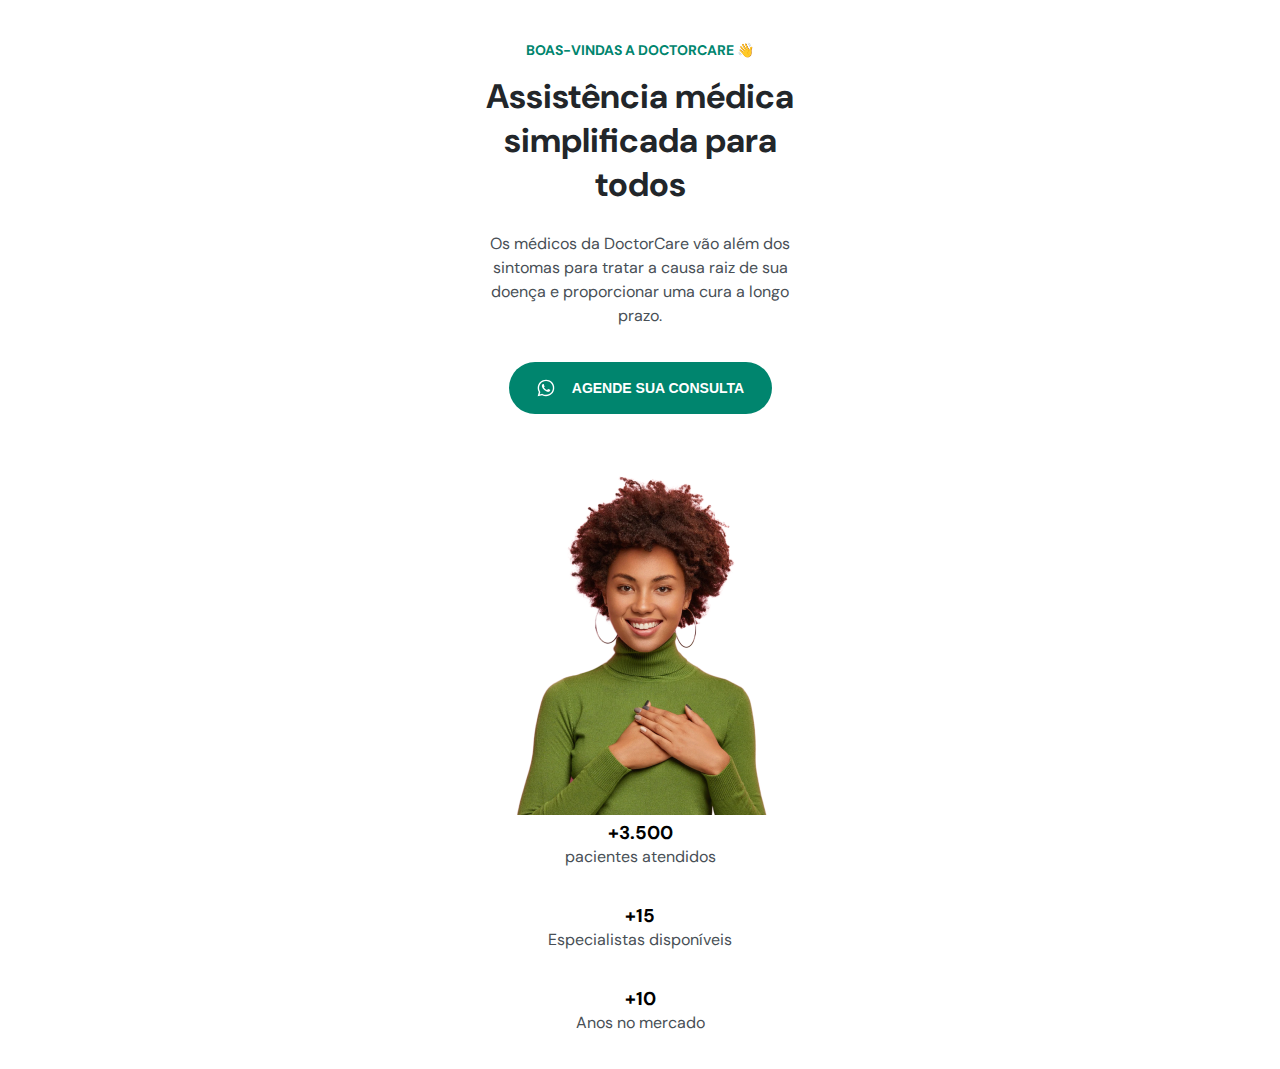
==== index.html @ 4725138c "conclusão da aula 01" ====
<!DOCTYPE html>
<html lang="pt-br">
<head>
  <meta charset="UTF-8">
  <meta http-equiv="X-UA-Compatible" content="IE=edge">
  <meta name="viewport" content="width=device-width, initial-scale=1.0">
  <title>DoctorCare</title>
  <link rel="stylesheet" href="style.css">
  <link rel="preconnect" href="https://fonts.googleapis.com">
<link rel="preconnect" href="https://fonts.gstatic.com" crossorigin>
<link href="https://fonts.googleapis.com/css2?family=DM+Sans:wght@400;700&display=swap" rel="stylesheet">
</head>
<body>

  <header>
    <h4>BOAS-VINDAS A DOCTORCARE 👋</h4>
    <h1>Assistência médica simplificada para todos</h1>
    <p>Os médicos da DoctorCare vão além dos sintomas para tratar a causa raiz de sua doença e proporcionar uma cura a longo prazo.</p>
    <button>
      <svg width="20" height="20" viewBox="0 0 20 20" fill="none" xmlns="http://www.w3.org/2000/svg">
        <path d="M13.8337 11.6667C13.667 11.5833 12.5837 11.0833 12.417 11C12.2503 10.9167 12.0837 10.9167 11.917 11.0833C11.7503 11.25 11.417 11.75 11.2503 11.9167C11.167 12.0833 11.0003 12.0833 10.8337 12C10.2503 11.75 9.66699 11.4167 9.16699 11C8.75033 10.5833 8.33366 10.0833 8.00033 9.58334C7.91699 9.41668 8.00033 9.25001 8.08366 9.16668C8.16699 9.08334 8.25033 8.91668 8.41699 8.83334C8.50033 8.75001 8.58366 8.58334 8.58366 8.50001C8.66699 8.41668 8.66699 8.25001 8.58366 8.16668C8.50033 8.08334 8.08366 7.08334 7.91699 6.66668C7.83366 6.08334 7.66699 6.08334 7.50033 6.08334C7.41699 6.08334 7.25033 6.08334 7.08366 6.08334C6.91699 6.08334 6.66699 6.25001 6.58366 6.33334C6.08366 6.83334 5.83366 7.41668 5.83366 8.08334C5.91699 8.83334 6.16699 9.58334 6.66699 10.25C7.58366 11.5833 8.75033 12.6667 10.167 13.3333C10.5837 13.5 10.917 13.6667 11.3337 13.75C11.7503 13.9167 12.167 13.9167 12.667 13.8333C13.2503 13.75 13.7503 13.3333 14.0837 12.8333C14.2503 12.5 14.2503 12.1667 14.167 11.8333C14.167 11.8333 14.0003 11.75 13.8337 11.6667ZM15.917 4.08334C12.667 0.833344 7.41699 0.833344 4.16699 4.08334C1.50033 6.75001 1.00033 10.8333 2.83366 14.0833L1.66699 18.3333L6.08366 17.1667C7.33366 17.8333 8.66699 18.1667 10.0003 18.1667C14.5837 18.1667 18.2503 14.5 18.2503 9.91668C18.3337 7.75001 17.417 5.66668 15.917 4.08334ZM13.667 15.75C12.5837 16.4167 11.3337 16.8333 10.0003 16.8333C8.75033 16.8333 7.58366 16.5 6.50033 15.9167L6.25033 15.75L3.66699 16.4167L4.33366 13.9167L4.16699 13.6667C2.16699 10.3333 3.16699 6.16668 6.41699 4.08334C9.66699 2.00001 13.8337 3.08334 15.8337 6.25001C17.8337 9.50001 16.917 13.75 13.667 15.75Z" fill="white"/>
        </svg>
        
      
      
    
      Agende sua consulta</button>
      <img src="/assests/image.png" alt="mulher negra de moletom sorrindo">
      <h3>+3.500</h3>
      <p>pacientes atendidos</p>
      <h3>+15</h3>
      <p>Especialistas disponíveis</p>
      <h3>+10</h3>  
      <p>Anos no mercado</p>
  </header>
</body>
</html>
---- style.css ----
@charset "UTF-8";
*{
  margin:0;
  box-sizing: border-box;
}
:root{
  font-size: 62.5%;/* 1rem = 10px*/
  --primary-color:hsl(170, 100%, 26%);
  --hedline:hsl(210, 11%, 15%);
  --paragraph:hsla(210, 9%, 31%, 1);
}
body{
  font-family: 'DM Sans';
  font-size: 1.6rem;
  text-align: center;
}
header{
  width: 37.5rem;
  margin-left: auto;
  margin-right: auto;
  padding-left: 2rem;
  padding-right:2rem;
  margin-top: 4.1rem;
}
h4{
  font-size: 1.4rem;
  color:var(--primary-color);
  margin-bottom: 1.6rem;
}
h1{
  font-size:3.4rem;
  color:var(--hedline);
  line-height: 130%;
  margin-bottom:2.4rem;
}
p{
  font-size:1.8;
  line-height: 150%;
  color:var(--paragraph);
  margin-bottom:3.4rem;
}
button{
  background-color:var(--primary-color);
  border:none;
  border-radius: 4rem;
  margin-bottom: 6rem;
  height:5.2rem;
  width:26.3rem;
  color:white;
  text-transform: uppercase;
  font-size:1.4rem;
  font-weight: 700;
  display:flex;
  align-items: center;
  justify-content: center;
  gap:1.6rem;
  margin-left: auto;
  margin-right: auto;
}
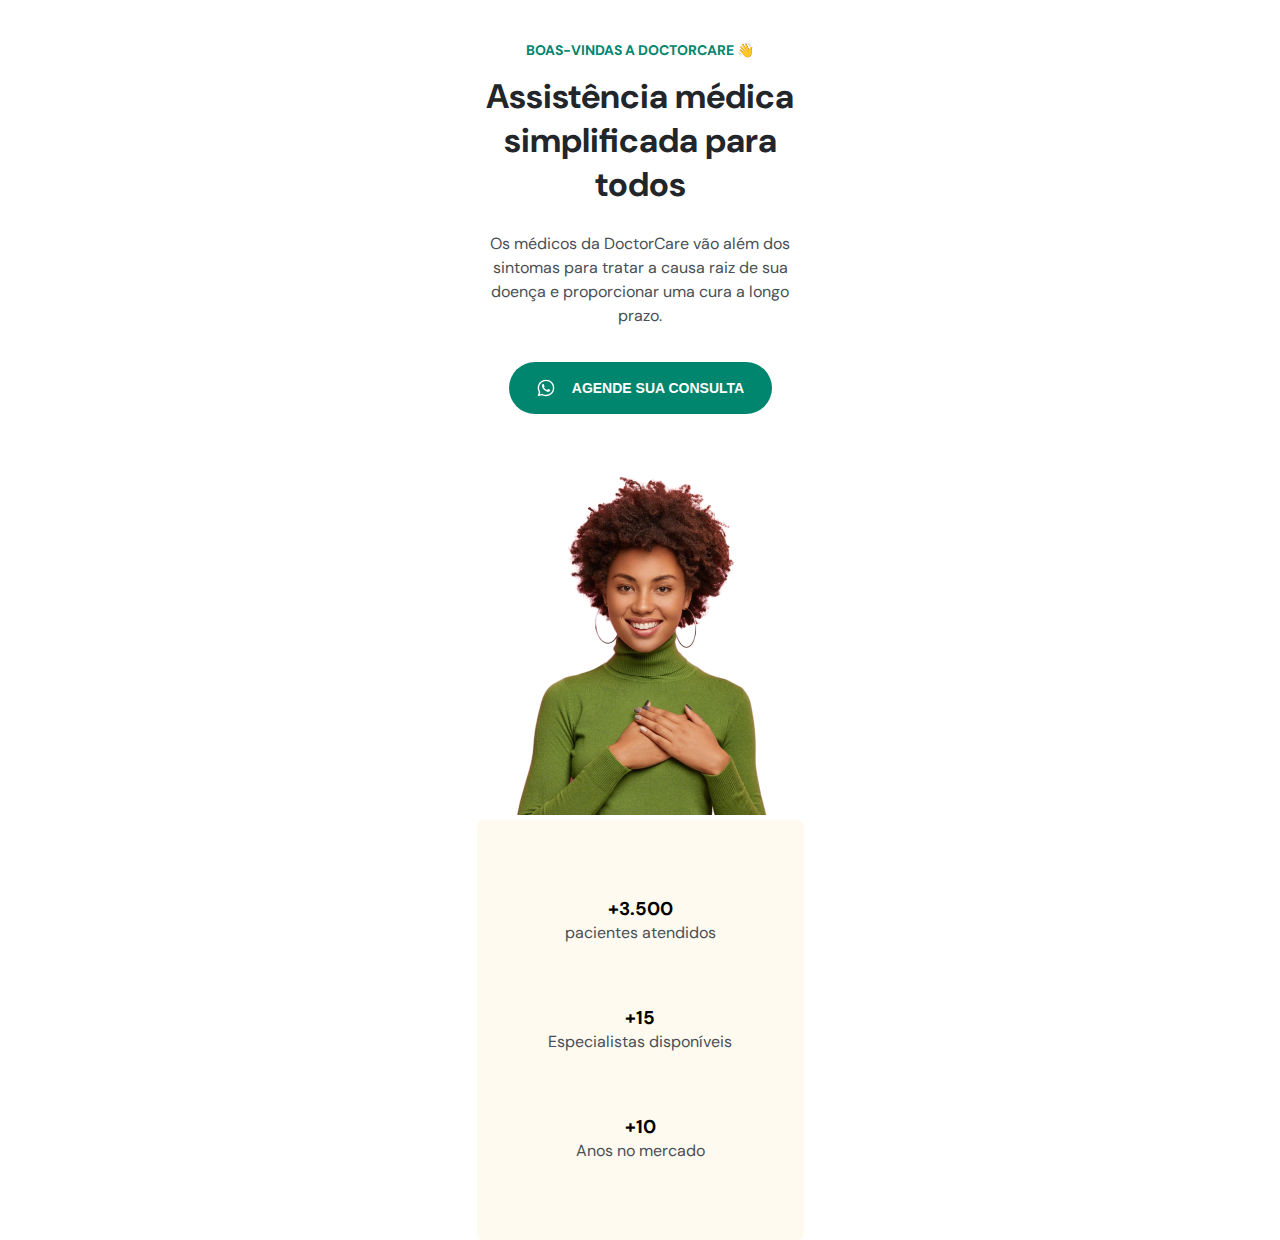
==== commit eaf528e2: "inicio da aula 02" ====
--- a/index.html
+++ b/index.html
@@ -26,12 +26,23 @@
     
       Agende sua consulta</button>
       <img src="/assests/image.png" alt="mulher negra de moletom sorrindo">
-      <h3>+3.500</h3>
-      <p>pacientes atendidos</p>
-      <h3>+15</h3>
-      <p>Especialistas disponíveis</p>
-      <h3>+10</h3>  
-      <p>Anos no mercado</p>
+      <div class="stats">
+        <div class="stat">
+          <h3>+3.500</h3>
+          <p>pacientes atendidos</p>
+        </div>
+
+        <div class="stat">
+          <h3>+15</h3>
+          <p>Especialistas disponíveis</p>
+        </div>
+
+        <div class="stat">
+          <h3>+10</h3>
+          <p>Anos no mercado</p>
+        </div>
+        
+      </div>
   </header>
 </body>
 </html>--- a/style.css
+++ b/style.css
@@ -56,4 +56,19 @@
   gap:1.6rem;
   margin-left: auto;
   margin-right: auto;
+}
+.stats{
+  width:32.7rem;
+  height:42.0rem;
+  background-color:hsl(39, 100%, 97%);
+  border-radius: 0.6rem;
+  margin-inline: auto;
+  display:flex;
+  flex-direction: column;
+  justify-content: center;
+  
+ gap:6rem;
+}
+.stat p{
+  margin:0;
 }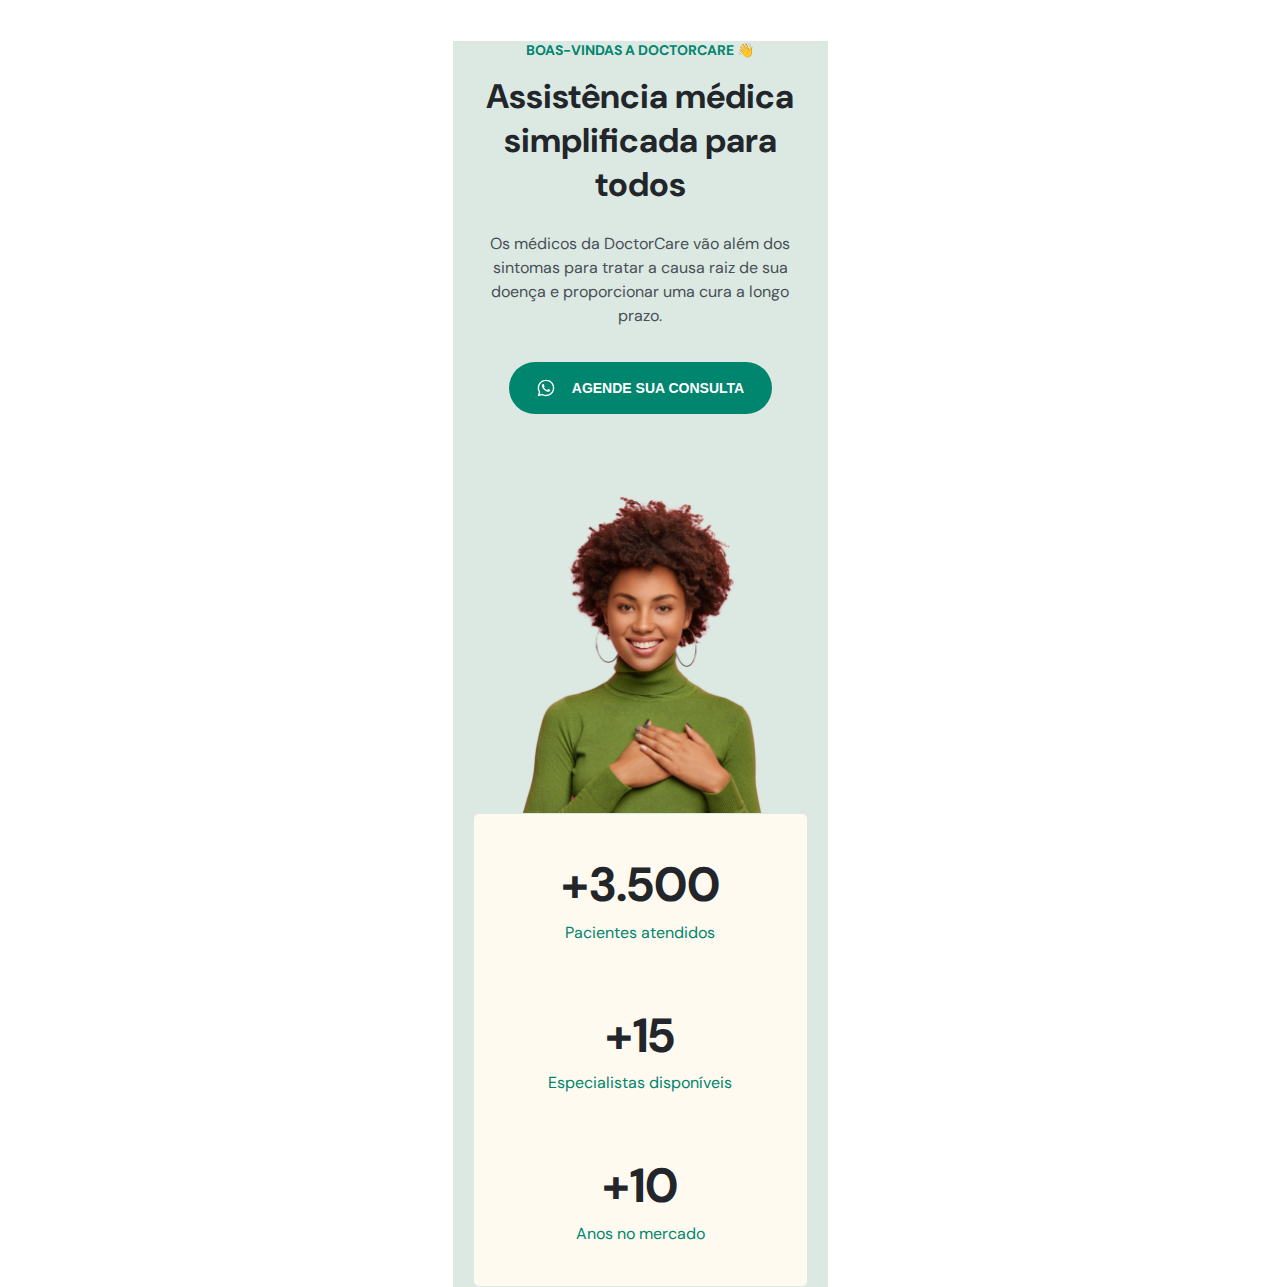
==== commit cf32974c: "ATT" ====
--- a/index.html
+++ b/index.html
@@ -29,7 +29,7 @@
       <div class="stats">
         <div class="stat">
           <h3>+3.500</h3>
-          <p>pacientes atendidos</p>
+          <p>Pacientes atendidos</p>
         </div>
 
         <div class="stat">
--- a/style.css
+++ b/style.css
@@ -8,11 +8,13 @@
   --primary-color:hsl(170, 100%, 26%);
   --hedline:hsl(210, 11%, 15%);
   --paragraph:hsla(210, 9%, 31%, 1);
+  --body-color:hsla(148, 23%, 89%);
 }
 body{
   font-family: 'DM Sans';
   font-size: 1.6rem;
   text-align: center;
+  
 }
 header{
   width: 37.5rem;
@@ -21,6 +23,7 @@
   padding-left: 2rem;
   padding-right:2rem;
   margin-top: 4.1rem;
+  background:var(--body-color)
 }
 h4{
   font-size: 1.4rem;
@@ -58,8 +61,8 @@
   margin-right: auto;
 }
 .stats{
-  width:32.7rem;
-  height:42.0rem;
+  padding-block: 4rem;
+  
   background-color:hsl(39, 100%, 97%);
   border-radius: 0.6rem;
   margin-inline: auto;
@@ -68,7 +71,23 @@
   justify-content: center;
   
  gap:6rem;
+ border:0.1rem solid #DCE9E2;
+border-radius: 0.6rem;
 }
 .stat p{
   margin:0;
+  color:var(--primary-color);
+  
+}
+.stats h3{
+  font-size:4.8rem;
+  color:var(--hedline);
+  line-height: 130%;
+  margin-bottom: 0.4rem;
+}
+header img{
+  display: block;
+  margin-inline: auto;
+  object-position: 0 2rem;
+  width:26.1rem
 }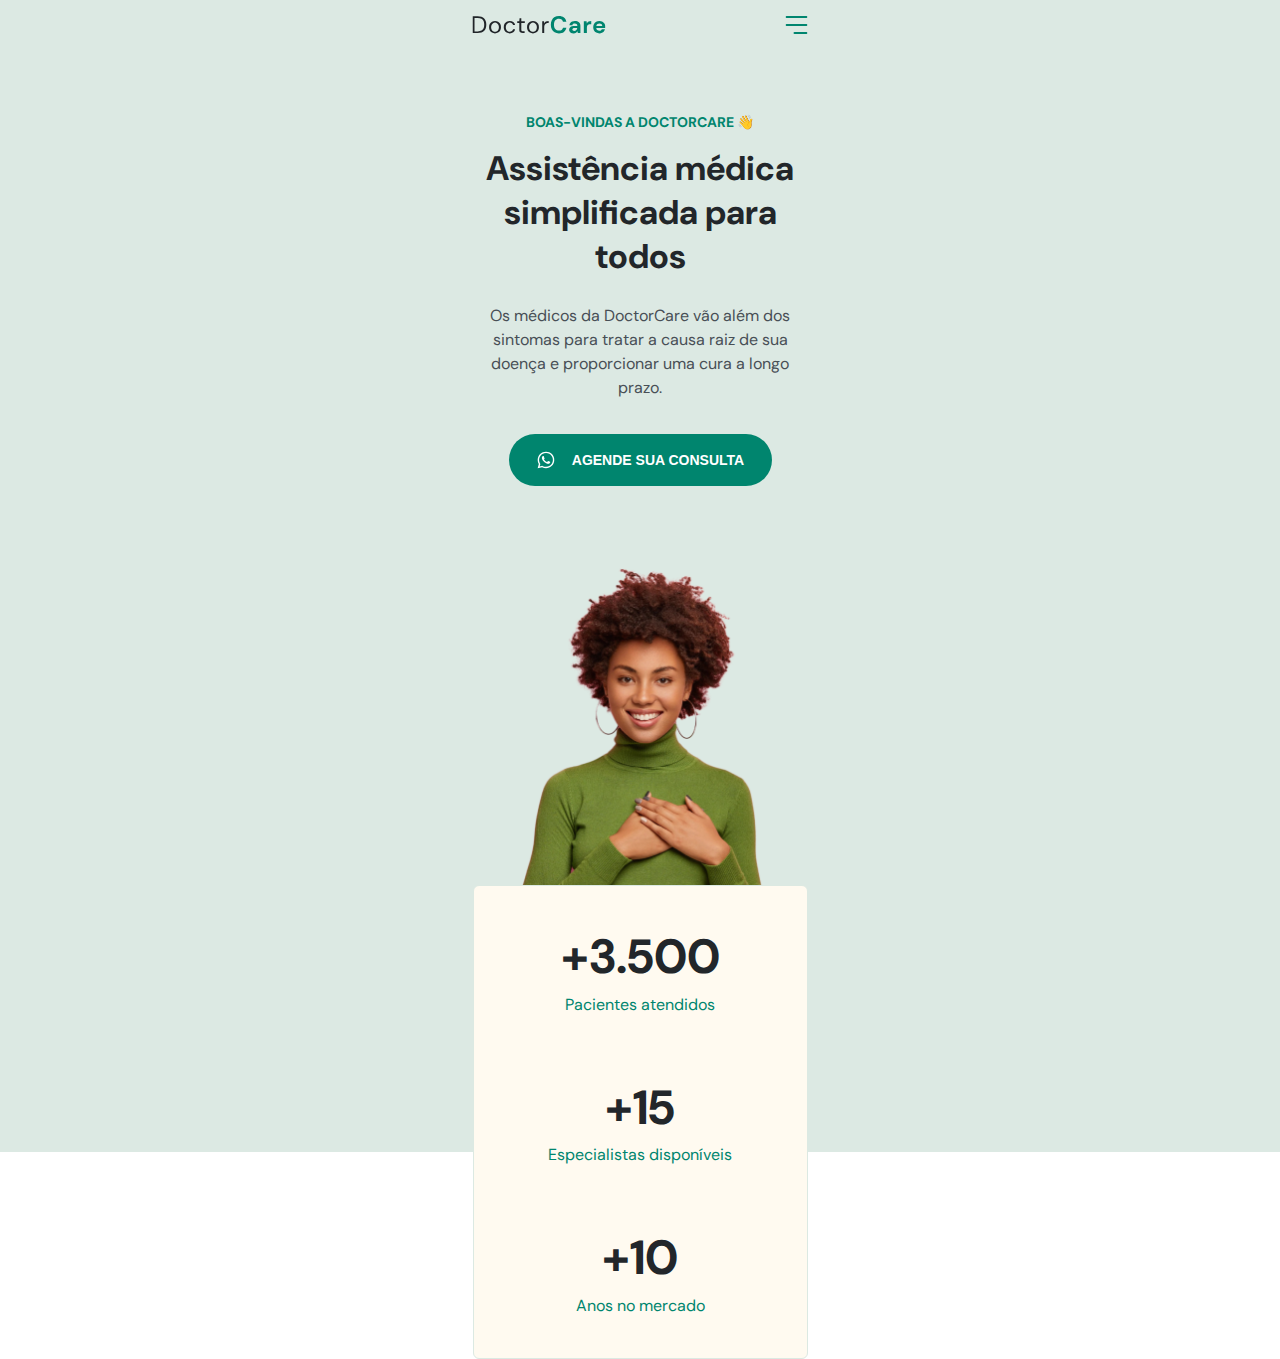
==== commit 1da79eee: "atualizações aula 02" ====
--- a/index.html
+++ b/index.html
@@ -10,9 +10,40 @@
 <link rel="preconnect" href="https://fonts.gstatic.com" crossorigin>
 <link href="https://fonts.googleapis.com/css2?family=DM+Sans:wght@400;700&display=swap" rel="stylesheet">
 </head>
-<body>
+<body onscroll="onScroll()">
+<nav id="navgation" class=" ">
 
-  <header>
+  <div class="wrapper">
+    <a href="#" class="logo">
+      <svg width="133" height="18" viewBox="0 0 133 18" fill="none" xmlns="http://www.w3.org/2000/svg">
+        <path d="M0 17.088V0.287999H5.16C8.12 0.287999 10.296 1.04 11.688 2.544C13.096 4.048 13.8 6.112 13.8 8.736C13.8 11.312 13.096 13.352 11.688 14.856C10.296 16.344 8.12 17.088 5.16 17.088H0ZM2.016 15.408H5.112C6.744 15.408 8.04 15.144 9 14.616C9.976 14.072 10.672 13.304 11.088 12.312C11.504 11.304 11.712 10.112 11.712 8.736C11.712 7.328 11.504 6.12 11.088 5.112C10.672 4.104 9.976 3.328 9 2.784C8.04 2.24 6.744 1.968 5.112 1.968H2.016V15.408Z" fill="#212529"/>
+        <path d="M22.4949 17.376C21.3749 17.376 20.3669 17.12 19.4709 16.608C18.5749 16.096 17.8629 15.376 17.3349 14.448C16.8229 13.504 16.5669 12.4 16.5669 11.136C16.5669 9.872 16.8309 8.776 17.3589 7.848C17.8869 6.904 18.5989 6.176 19.4949 5.664C20.4069 5.152 21.4229 4.896 22.5429 4.896C23.6629 4.896 24.6709 5.152 25.5669 5.664C26.4629 6.176 27.1669 6.904 27.6789 7.848C28.2069 8.776 28.4709 9.872 28.4709 11.136C28.4709 12.4 28.2069 13.504 27.6789 14.448C27.1509 15.376 26.4309 16.096 25.5189 16.608C24.6229 17.12 23.6149 17.376 22.4949 17.376ZM22.4949 15.648C23.1829 15.648 23.8229 15.48 24.4149 15.144C25.0069 14.808 25.4869 14.304 25.8549 13.632C26.2229 12.96 26.4069 12.128 26.4069 11.136C26.4069 10.144 26.2229 9.312 25.8549 8.64C25.5029 7.968 25.0309 7.464 24.4389 7.128C23.8469 6.792 23.2149 6.624 22.5429 6.624C21.8549 6.624 21.2149 6.792 20.6229 7.128C20.0309 7.464 19.5509 7.968 19.1829 8.64C18.8149 9.312 18.6309 10.144 18.6309 11.136C18.6309 12.128 18.8149 12.96 19.1829 13.632C19.5509 14.304 20.0229 14.808 20.5989 15.144C21.1909 15.48 21.8229 15.648 22.4949 15.648Z" fill="#212529"/>
+        <path d="M37.2261 17.376C36.0901 17.376 35.0661 17.12 34.1541 16.608C33.2581 16.08 32.5461 15.352 32.0181 14.424C31.5061 13.48 31.2501 12.384 31.2501 11.136C31.2501 9.888 31.5061 8.8 32.0181 7.872C32.5461 6.928 33.2581 6.2 34.1541 5.688C35.0661 5.16 36.0901 4.896 37.2261 4.896C38.6341 4.896 39.8181 5.264 40.7781 6C41.7541 6.736 42.3701 7.72 42.6261 8.952H40.5621C40.4021 8.216 40.0101 7.648 39.3861 7.248C38.7621 6.832 38.0341 6.624 37.2021 6.624C36.5301 6.624 35.8981 6.792 35.3061 7.128C34.7141 7.464 34.2341 7.968 33.8661 8.64C33.4981 9.312 33.3141 10.144 33.3141 11.136C33.3141 12.128 33.4981 12.96 33.8661 13.632C34.2341 14.304 34.7141 14.816 35.3061 15.168C35.8981 15.504 36.5301 15.672 37.2021 15.672C38.0341 15.672 38.7621 15.472 39.3861 15.072C40.0101 14.656 40.4021 14.072 40.5621 13.32H42.6261C42.3861 14.52 41.7781 15.496 40.8021 16.248C39.8261 17 38.6341 17.376 37.2261 17.376Z" fill="#212529"/>
+        <path d="M50.2974 17.088C49.2094 17.088 48.3534 16.824 47.7294 16.296C47.1054 15.768 46.7934 14.816 46.7934 13.44V6.888H44.7294V5.184H46.7934L47.0574 2.328H48.8094V5.184H52.3134V6.888H48.8094V13.44C48.8094 14.192 48.9614 14.704 49.2654 14.976C49.5694 15.232 50.1054 15.36 50.8734 15.36H52.1214V17.088H50.2974Z" fill="#212529"/>
+        <path d="M60.4506 17.376C59.3306 17.376 58.3226 17.12 57.4266 16.608C56.5306 16.096 55.8186 15.376 55.2906 14.448C54.7786 13.504 54.5226 12.4 54.5226 11.136C54.5226 9.872 54.7866 8.776 55.3146 7.848C55.8426 6.904 56.5546 6.176 57.4506 5.664C58.3626 5.152 59.3786 4.896 60.4986 4.896C61.6186 4.896 62.6266 5.152 63.5226 5.664C64.4186 6.176 65.1226 6.904 65.6346 7.848C66.1626 8.776 66.4266 9.872 66.4266 11.136C66.4266 12.4 66.1626 13.504 65.6346 14.448C65.1066 15.376 64.3866 16.096 63.4746 16.608C62.5786 17.12 61.5706 17.376 60.4506 17.376ZM60.4506 15.648C61.1386 15.648 61.7786 15.48 62.3706 15.144C62.9626 14.808 63.4426 14.304 63.8106 13.632C64.1786 12.96 64.3626 12.128 64.3626 11.136C64.3626 10.144 64.1786 9.312 63.8106 8.64C63.4586 7.968 62.9866 7.464 62.3946 7.128C61.8026 6.792 61.1706 6.624 60.4986 6.624C59.8106 6.624 59.1706 6.792 58.5786 7.128C57.9866 7.464 57.5066 7.968 57.1386 8.64C56.7706 9.312 56.5866 10.144 56.5866 11.136C56.5866 12.128 56.7706 12.96 57.1386 13.632C57.5066 14.304 57.9786 14.808 58.5546 15.144C59.1466 15.48 59.7786 15.648 60.4506 15.648Z" fill="#212529"/>
+        <path d="M69.7097 17.088V5.184H71.5337L71.7017 7.464C72.0697 6.68 72.6297 6.056 73.3817 5.592C74.1337 5.128 75.0617 4.896 76.1657 4.896V7.008H75.6137C74.9097 7.008 74.2617 7.136 73.6697 7.392C73.0777 7.632 72.6057 8.048 72.2537 8.64C71.9017 9.232 71.7257 10.048 71.7257 11.088V17.088H69.7097Z" fill="#212529"/>
+        <path d="M86.4924 17.376C84.7964 17.376 83.3404 17.016 82.1244 16.296C80.9084 15.56 79.9724 14.544 79.3164 13.248C78.6604 11.936 78.3324 10.424 78.3324 8.712C78.3324 7 78.6604 5.488 79.3164 4.176C79.9724 2.864 80.9084 1.84 82.1244 1.104C83.3404 0.368 84.7964 0 86.4924 0C88.5084 0 90.1564 0.504 91.4364 1.512C92.7324 2.504 93.5404 3.904 93.8604 5.712H90.4764C90.2684 4.8 89.8204 4.088 89.1324 3.576C88.4604 3.048 87.5644 2.784 86.4444 2.784C84.8924 2.784 83.6764 3.312 82.7964 4.368C81.9164 5.424 81.4764 6.872 81.4764 8.712C81.4764 10.552 81.9164 12 82.7964 13.056C83.6764 14.096 84.8924 14.616 86.4444 14.616C87.5644 14.616 88.4604 14.376 89.1324 13.896C89.8204 13.4 90.2684 12.72 90.4764 11.856H93.8604C93.5404 13.584 92.7324 14.936 91.4364 15.912C90.1564 16.888 88.5084 17.376 86.4924 17.376Z" fill="#00856F"/>
+        <path d="M101.092 17.376C100.068 17.376 99.2278 17.216 98.5718 16.896C97.9158 16.56 97.4277 16.12 97.1077 15.576C96.7878 15.032 96.6278 14.432 96.6278 13.776C96.6278 12.672 97.0598 11.776 97.9238 11.088C98.7878 10.4 100.084 10.056 101.812 10.056H104.836V9.768C104.836 8.952 104.604 8.352 104.14 7.968C103.676 7.584 103.1 7.392 102.412 7.392C101.788 7.392 101.244 7.544 100.78 7.848C100.316 8.136 100.028 8.568 99.9157 9.144H96.9157C96.9958 8.28 97.2837 7.528 97.7797 6.888C98.2917 6.248 98.9477 5.76 99.7477 5.424C100.548 5.072 101.444 4.896 102.436 4.896C104.132 4.896 105.468 5.32 106.444 6.168C107.42 7.016 107.908 8.216 107.908 9.768V17.088H105.292L105.004 15.168C104.652 15.808 104.156 16.336 103.516 16.752C102.892 17.168 102.084 17.376 101.092 17.376ZM101.788 14.976C102.668 14.976 103.348 14.688 103.828 14.112C104.324 13.536 104.636 12.824 104.764 11.976H102.148C101.332 11.976 100.748 12.128 100.396 12.432C100.044 12.72 99.8678 13.08 99.8678 13.512C99.8678 13.976 100.044 14.336 100.396 14.592C100.748 14.848 101.212 14.976 101.788 14.976Z" fill="#00856F"/>
+        <path d="M111.319 17.088V5.184H114.055L114.343 7.416C114.775 6.648 115.359 6.04 116.095 5.592C116.847 5.128 117.727 4.896 118.735 4.896V8.136H117.871C117.199 8.136 116.599 8.24 116.071 8.448C115.543 8.656 115.127 9.016 114.823 9.528C114.535 10.04 114.391 10.752 114.391 11.664V17.088H111.319Z" fill="#00856F"/>
+        <path d="M126.888 17.376C125.688 17.376 124.624 17.12 123.696 16.608C122.768 16.096 122.04 15.376 121.512 14.448C120.984 13.52 120.72 12.448 120.72 11.232C120.72 10 120.976 8.904 121.488 7.944C122.016 6.984 122.736 6.24 123.648 5.712C124.576 5.168 125.664 4.896 126.912 4.896C128.08 4.896 129.112 5.152 130.008 5.664C130.904 6.176 131.6 6.88 132.096 7.776C132.608 8.656 132.864 9.64 132.864 10.728C132.864 10.904 132.856 11.088 132.84 11.28C132.84 11.472 132.832 11.672 132.816 11.88H123.768C123.832 12.808 124.152 13.536 124.728 14.064C125.32 14.592 126.032 14.856 126.864 14.856C127.488 14.856 128.008 14.72 128.424 14.448C128.856 14.16 129.176 13.792 129.384 13.344H132.504C132.28 14.096 131.904 14.784 131.376 15.408C130.864 16.016 130.224 16.496 129.456 16.848C128.704 17.2 127.848 17.376 126.888 17.376ZM126.912 7.392C126.16 7.392 125.496 7.608 124.92 8.04C124.344 8.456 123.976 9.096 123.816 9.96H129.744C129.696 9.176 129.408 8.552 128.88 8.088C128.352 7.624 127.696 7.392 126.912 7.392Z" fill="#00856F"/>
+        </svg>
+  
+        <svg width="22" height="18" viewBox="0 0 22 18" fill="none" xmlns="http://www.w3.org/2000/svg">
+          <path d="M1 9H21" stroke="#00856F" stroke-width="2" stroke-linecap="round" stroke-linejoin="round"/>
+          <path d="M1 1H21" stroke="#00856F" stroke-width="2" stroke-linecap="round" stroke-linejoin="round"/>
+          <path d="M9 17L21 17" stroke="#00856F" stroke-width="2" stroke-linecap="round" stroke-linejoin="round"/>
+          </svg>
+          
+        
+    </a>
+  </div>
+  
+
+
+</nav>
+
+
+  <header class="wrapper">
     <h4>BOAS-VINDAS A DOCTORCARE 👋</h4>
     <h1>Assistência médica simplificada para todos</h1>
     <p>Os médicos da DoctorCare vão além dos sintomas para tratar a causa raiz de sua doença e proporcionar uma cura a longo prazo.</p>
@@ -44,5 +75,6 @@
         
       </div>
   </header>
+  <script src="main.js"></script>
 </body>
 </html>--- a/style.css
+++ b/style.css
@@ -9,21 +9,24 @@
   --hedline:hsl(210, 11%, 15%);
   --paragraph:hsla(210, 9%, 31%, 1);
   --body-color:hsla(148, 23%, 89%);
+  --nav-heigt:7.2rem;
 }
 body{
   font-family: 'DM Sans';
   font-size: 1.6rem;
   text-align: center;
-  
+ 
 }
-header{
+.wrapper{
   width: 37.5rem;
   margin-left: auto;
   margin-right: auto;
   padding-left: 2rem;
   padding-right:2rem;
-  margin-top: 4.1rem;
-  background:var(--body-color)
+}
+header{
+ 
+  margin-top: calc(4.1rem + var(--nav-heigt));
 }
 h4{
   font-size: 1.4rem;
@@ -90,4 +93,46 @@
   margin-inline: auto;
   object-position: 0 2rem;
   width:26.1rem
+}
+header::before{
+ content: "";
+ width:100vw;
+ height:calc(108rem + var(--nav-heigt));
+ background-color:var(--body-color);
+ display:block;
+ position:absolute;
+ top:0;
+ left:0;
+ z-index: -1;
+ 
+}
+a{
+  display:flex;
+  
+  align-items:center;
+  justify-content: space-between;
+}
+nav{
+  padding-inline:2.4rem;
+  padding-block: 1.6rem;
+  position: fixed;
+  top:0;
+  left:50%;
+  transform: translateX(-50%);
+  height:var(--nav-heigt);
+  background-color: ;
+}
+nav.wrapper{
+  display:flex;
+ 
+}
+nav.scroll{
+  background-color:var(--primary-color);
+  width:100vw;
+}
+nav.scroll svg:nth-child(1) path{
+  fill:white;
+}
+nav.scroll svg:nth-child(2) path{
+  stroke:white;
 }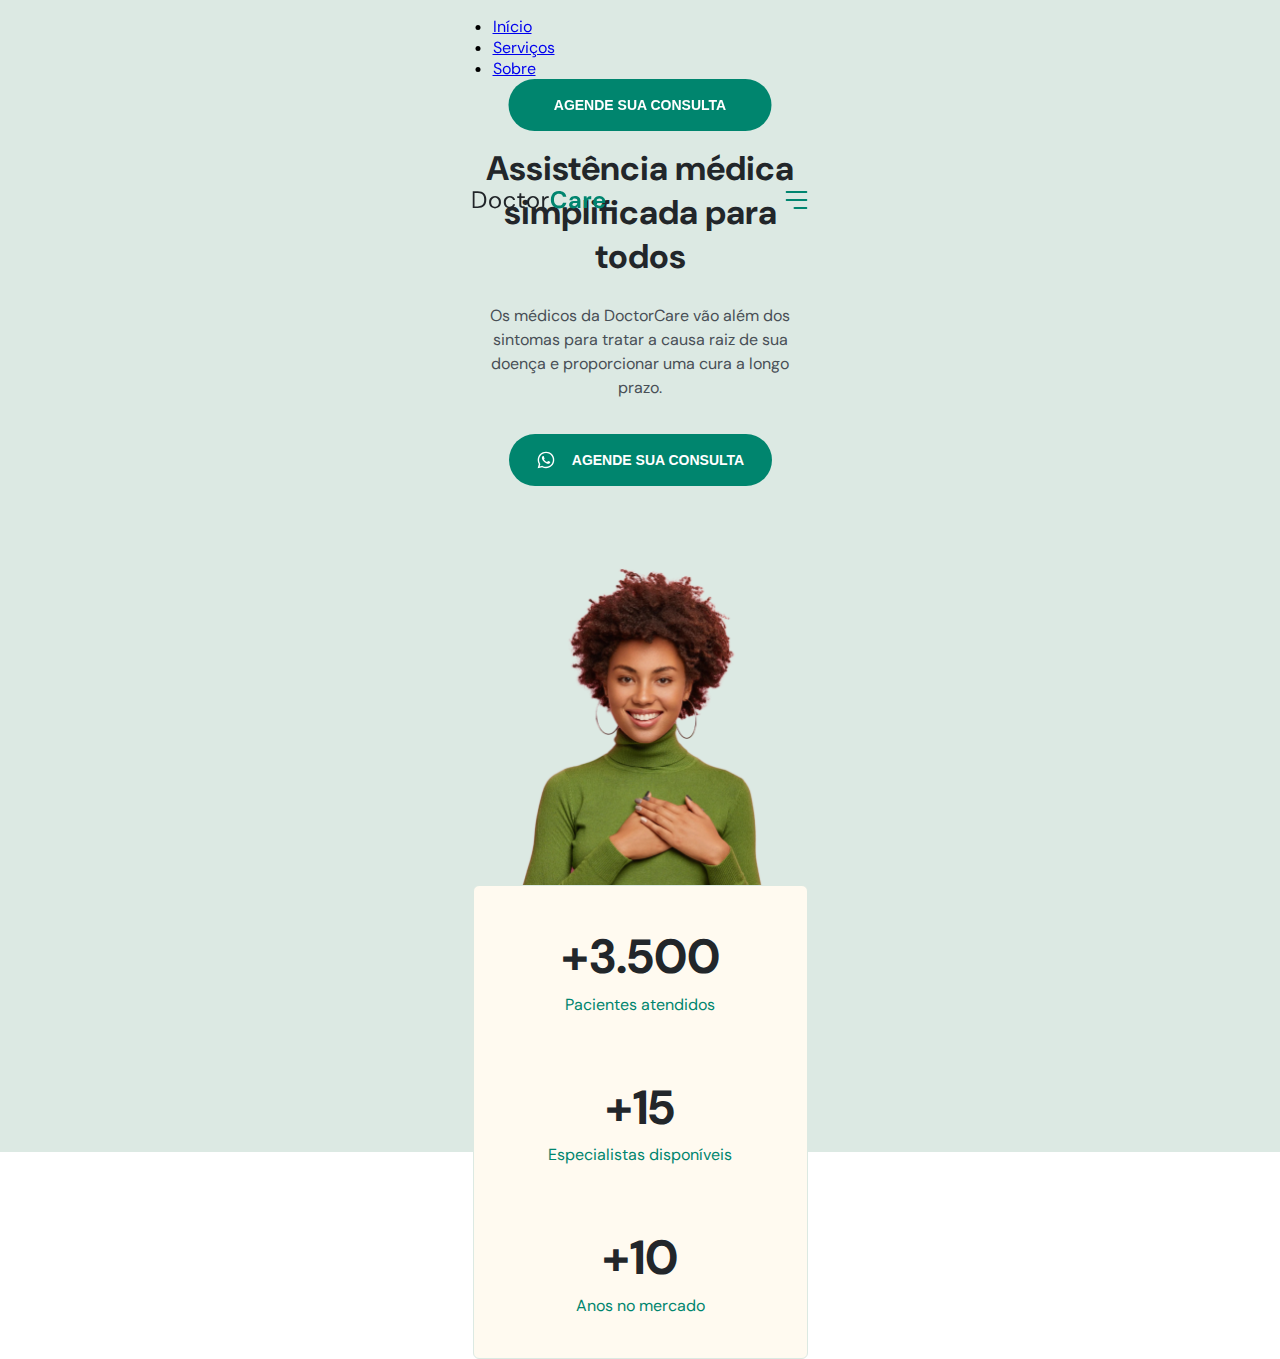
==== commit 23bdaa29: "a" ====
--- a/index.html
+++ b/index.html
@@ -12,6 +12,14 @@
 </head>
 <body onscroll="onScroll()">
 <nav id="navgation" class=" ">
+  <div class="menu">
+    <ul>
+      <li><a href="#">Início</a> </li>
+      <li><a href="#"> Serviços</a> </li>
+      <li><a href="#"> Sobre </a> </li>
+    </ul>
+    <button> Agende sua consulta</button>
+  </div>
 
   <div class="wrapper">
     <a href="#" class="logo">
